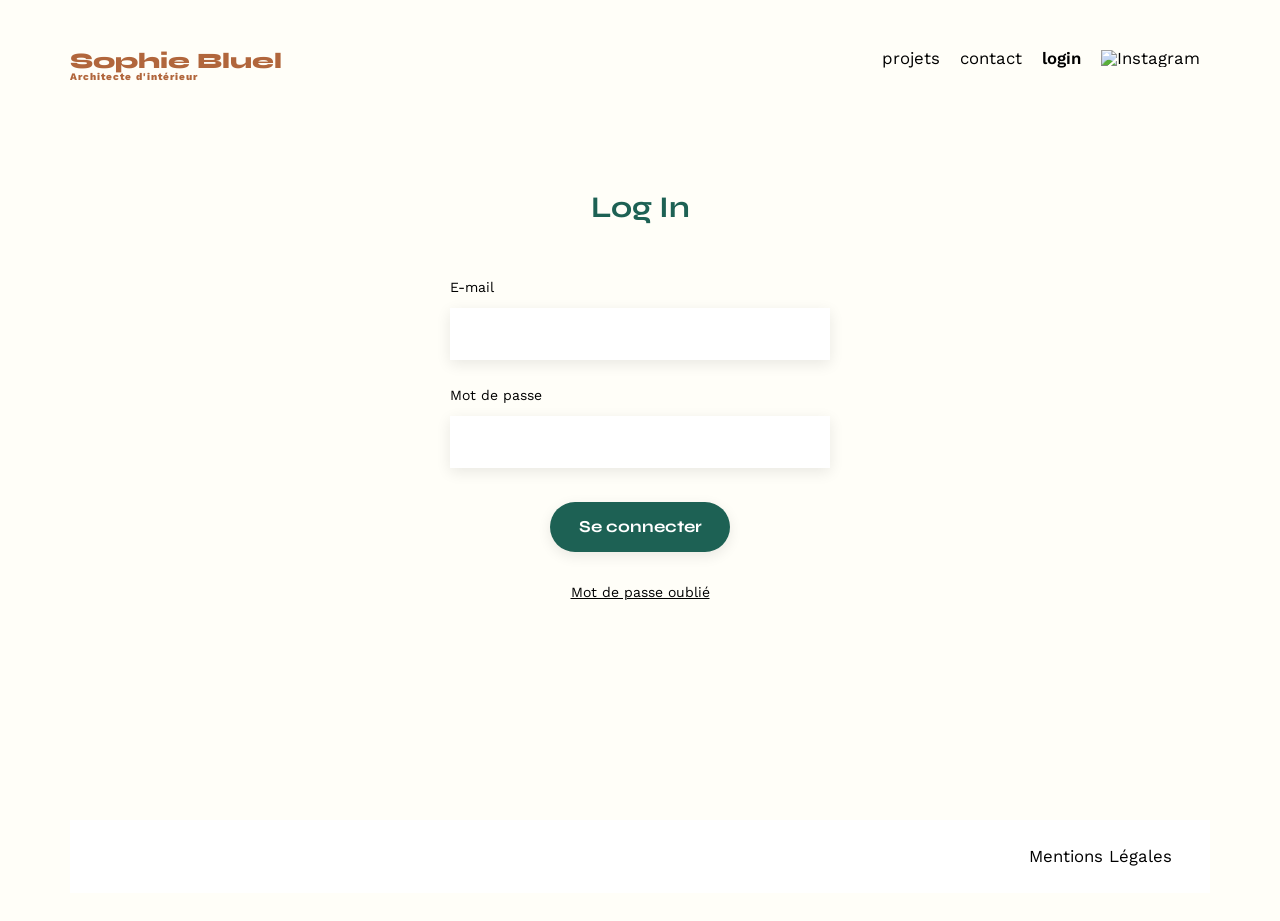
==== FrontEnd/login.html @ 4cd6d03f "intégration de la page Login est mise en page" ====
<!DOCTYPE html>
<html lang="fr">

<head>
    <meta charset="UTF-8">
    <title>Sophie Bluel - Architecte d'intérieur</title>
    <meta name="viewport" content="width=device-width, initial-scale=1.0">
    <link rel="preconnect" href="https://fonts.googleapis.com">
    <link rel="preconnect" href="https://fonts.gstatic.com" crossorigin>
    <link href="https://fonts.googleapis.com/css2?family=Syne:wght@700;800&family=Work+Sans&display=swap"
        rel="stylesheet">
    <meta name="description" content="">
    <link rel="stylesheet" href="./assets/style.css">
</head>

<body>
    <header>
        <h1>Sophie Bluel <span>Architecte d'intérieur</span></h1>
        <nav>
            <ul>
                <li><a href="index.html" class="lien-nav">projets</a></li>
                <li><a href="#" class="lien-nav">contact</a></li>
                <li class="page-active">login</li>
                <li><img src="./assets/icons/instagram.png" alt="Instagram"></li>
            </ul>
        </nav>
    </header>
    <main>
        <section class="login">
            <h2>Log In</h2>
            <form action="" class="login-form">
                <label for="email">E-mail</label>
                <input type="email" id="email" name="email">

                <label for="password">Mot de passe</label>
                <input type="password" id="password" name="password">

                <button class="btn-form">Se connecter</button>
            </form>
            <p><a href="#">Mot de passe oublié</a></p>
        </section>

    </main>

    <footer>
        <nav>
            <ul>
                <li>Mentions Légales</li>
            </ul>
        </nav>
    </footer>
</body>

</html>
---- FrontEnd/assets/style.css ----
/* http://meyerweb.com/eric/tools/css/reset/
   v2.0 | 20110126
   License: none (public domain)
*/

html,
body,
div,
span,
applet,
object,
iframe,
h1,
h2,
h3,
h4,
h5,
h6,
p,
blockquote,
pre,
a,
abbr,
acronym,
address,
big,
cite,
code,
del,
dfn,
em,
img,
ins,
kbd,
q,
s,
samp,
small,
strike,
strong,
sub,
sup,
tt,
var,
b,
u,
i,
center,
dl,
dt,
dd,
ol,
ul,
li,
fieldset,
form,
label,
legend,
table,
caption,
tbody,
tfoot,
thead,
tr,
th,
td,
article,
aside,
canvas,
details,
embed,
figure,
figcaption,
footer,
header,
hgroup,
menu,
nav,
output,
ruby,
section,
summary,
time,
mark,
audio,
video {
	margin: 0;
	padding: 0;
	border: 0;
	font-size: 100%;
	font: inherit;
	vertical-align: baseline;
}

/* HTML5 display-role reset for older browsers */
article,
aside,
details,
figcaption,
figure,
footer,
header,
hgroup,
menu,
nav,
section {
	display: block;
}

body {
	line-height: 1;
}

ol,
ul {
	list-style: none;
}

blockquote,
q {
	quotes: none;
}

blockquote:before,
blockquote:after,
q:before,
q:after {
	content: '';
	content: none;
}

table {
	border-collapse: collapse;
	border-spacing: 0;
}

/** end reset css**/
body {
	max-width: 1140px;
	margin: auto;
	font-family: 'Work Sans';
	font-size: 14px;
	background-color: #FFFEF8;
}


header {
	display: flex;
	justify-content: space-between;
	margin: 50px 0
}

section {
	margin: 50px 0
}

h1 {
	display: flex;
	flex-direction: column;
	font-family: 'Syne';
	font-size: 22px;
	font-weight: 800;
	color: #B1663C
}

h1>span {
	font-family: 'Work Sans';
	font-size: 10px;
	letter-spacing: 0.1em;
	;
}

h2 {
	font-family: 'Syne';
	font-weight: 700;
	font-size: 30px;
	color: #1D6154
}

nav ul {
	display: flex;
	align-items: center;
	list-style-type: none;

}

nav li {
	padding: 0 10px;
	font-size: 1.2em;
}

.lien-nav {
	text-decoration: none;
	color: #000;
}

.lien-nav:hover {
	color: #B1663C;
}

.page-active {
	color: #000;
	font-weight: 600;

}

#introduction {
	display: flex;
	align-items: center;
}

#introduction figure {
	flex: 1
}

#introduction img {
	display: block;
	margin: auto;
	width: 80%;
}

#introduction article {
	flex: 1
}

#introduction h2 {
	margin-bottom: 1em;
}

#introduction p {
	margin-bottom: 0.5em;
}

#portfolio h2 {
	text-align: center;
	margin-bottom: 1em;
}

.filters {
	display: flex;
	justify-content: center;
	gap: 10px;
	height: 38px;
	margin: 40px;

}

.btn-filter {
	display: block;
	font-family: 'Syne';
	color: #1D6154;
	background-color: white;
	text-align: center;
	font-size: 16px;
	border: 1px solid #1D6154;
	border-radius: 60px;
	padding: 0 10px;
}

.active-filter {
	color: white;
	background-color: #1D6154;
}

.filters button:hover {
	color: white;
	background-color: #1D6154;
}

.gallery {
	width: 100%;
	display: grid;
	grid-template-columns: 1fr 1fr 1fr;
	grid-column-gap: 20px;
	grid-row-gap: 20px;
}

.gallery img {
	width: 100%;

}

#contact {
	width: 50%;
	margin: auto;
}

.login {
	width: 380px;
	height: 600px;
	padding-top: 60px;
	margin: auto;
}

#contact>*,
.login>* {
	text-align: center;

}

#contact h2,
.login h2 {
	margin-bottom: 20px;
}

#contact form,
.login-form {
	text-align: left;
	margin-top: 30px;
	display: flex;
	flex-direction: column;
}

#contact input,
.login-form input,
.btn-form {
	height: 50px;
	font-size: 1.2em;
	border: none;
	box-shadow: 0px 4px 14px rgba(0, 0, 0, 0.09);
}

#contact label,
.login-form label {
	margin: 2em 0 1em 0;
}

#contact textarea {
	border: none;
	box-shadow: 0px 4px 14px rgba(0, 0, 0, 0.09);
}

input[type="submit"],
.btn-form {
	font-family: 'Syne';
	font-weight: 700;
	color: white;
	background-color: #1D6154;
	margin: 2em auto;
	width: 180px;
	text-align: center;
	border-radius: 60px;
}

.login a {
	color: #000;
}

footer {

	background-color: #FFFFFF;
}

footer nav ul {
	display: flex;
	justify-content: flex-end;
	padding: 2em 0;
	margin: 2em
}
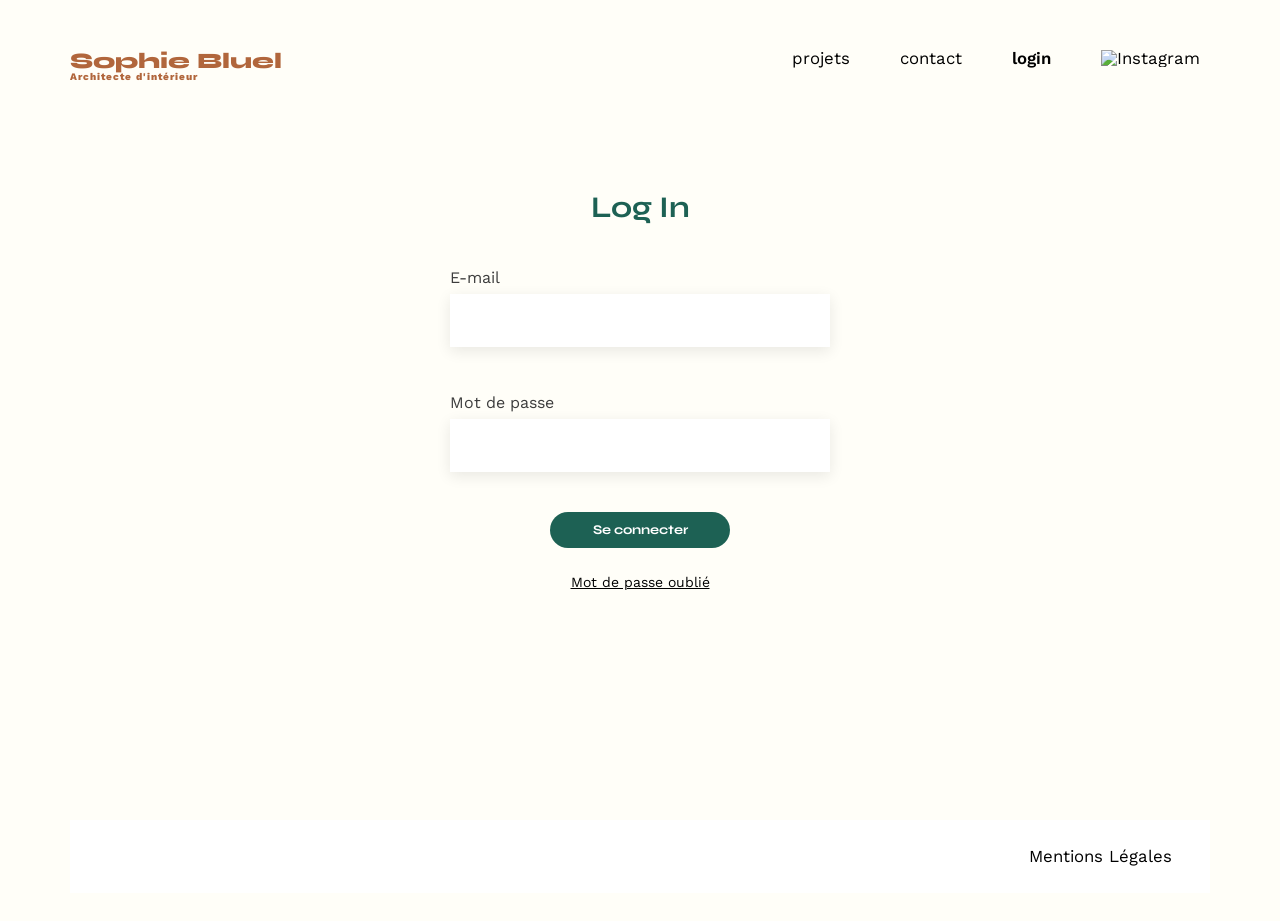
==== commit 7e2eeb59: "Amélioration du css" ====
--- a/FrontEnd/login.html
+++ b/FrontEnd/login.html
@@ -11,6 +11,7 @@
         rel="stylesheet">
     <meta name="description" content="">
     <link rel="stylesheet" href="./assets/style.css">
+    <script type="module" src="login.js" defer></script>
 </head>
 
 <body>
@@ -28,7 +29,7 @@
     <main>
         <section class="login">
             <h2>Log In</h2>
-            <form action="" class="login-form">
+            <form action="" class="form-login" novalidate>
                 <label for="email">E-mail</label>
                 <input type="email" id="email" name="email">
 
--- a/FrontEnd/assets/style.css
+++ b/FrontEnd/assets/style.css
@@ -143,6 +143,9 @@
 	background-color: #FFFEF8;
 }
 
+main {
+	margin: 0 50px;
+}
 
 header {
 	display: flex;
@@ -151,7 +154,7 @@
 }
 
 section {
-	margin: 50px 0
+	margin: 50px 0;
 }
 
 h1 {
@@ -163,6 +166,7 @@
 	color: #B1663C
 }
 
+/* titre */
 h1>span {
 	font-family: 'Work Sans';
 	font-size: 10px;
@@ -174,13 +178,16 @@
 	font-family: 'Syne';
 	font-weight: 700;
 	font-size: 30px;
-	color: #1D6154
-}
-
+	color: #1D6154;
+	text-align: center;
+}
+
+/* nav */
 nav ul {
 	display: flex;
 	align-items: center;
 	list-style-type: none;
+	gap: 30px;
 
 }
 
@@ -189,6 +196,10 @@
 	font-size: 1.2em;
 }
 
+nav img {
+	width: 20px;
+}
+
 .lien-nav {
 	text-decoration: none;
 	color: #000;
@@ -204,6 +215,7 @@
 
 }
 
+/* section intro */
 #introduction {
 	display: flex;
 	align-items: center;
@@ -220,20 +232,36 @@
 }
 
 #introduction article {
-	flex: 1
+	flex: 1;
 }
 
 #introduction h2 {
 	margin-bottom: 1em;
+	text-align: start;
 }
 
 #introduction p {
 	margin-bottom: 0.5em;
-}
-
-#portfolio h2 {
-	text-align: center;
-	margin-bottom: 1em;
+	padding-right: 15%;
+}
+
+/* section projets */
+/******Projets header  */
+.projets-header {
+	position: relative;
+	display: flex;
+	justify-content: center;
+	align-items: center;
+	margin-bottom: 40px;
+	padding-top: 40px;
+}
+
+.projects-edit {
+	position: absolute;
+	left: calc(50% + 120px);
+	align-items: center;
+	gap: 10px;
+	cursor: pointer;
 }
 
 .filters {
@@ -241,7 +269,6 @@
 	justify-content: center;
 	gap: 10px;
 	height: 38px;
-	margin: 40px;
 
 }
 
@@ -257,7 +284,7 @@
 	padding: 0 10px;
 }
 
-.active-filter {
+.js-active-filter {
 	color: white;
 	background-color: #1D6154;
 }
@@ -267,23 +294,319 @@
 	background-color: #1D6154;
 }
 
+/****** Gallery  */
 .gallery {
 	width: 100%;
 	display: grid;
 	grid-template-columns: 1fr 1fr 1fr;
 	grid-column-gap: 20px;
-	grid-row-gap: 20px;
+	grid-row-gap: 40px;
+	padding: 40px;
+	box-sizing: border-box;
+}
+
+.gallery figcaption {
+	margin-top: 5px;
+
 }
 
 .gallery img {
 	width: 100%;
-
-}
-
+	height: 100%;
+	object-fit: cover;
+
+}
+
+/* section Contact */
 #contact {
-	width: 50%;
+	width: 379px;
 	margin: auto;
 }
+
+#contact p {
+	text-align: center;
+	margin-top: 14px;
+}
+
+/* Formulaire */
+
+form {
+	text-align: left;
+	display: flex;
+	flex-direction: column;
+}
+
+form h2 {
+	margin-bottom: 20px;
+}
+
+
+
+form input,
+form select {
+	font-family: Work Sans;
+	color: #444444;
+	height: 51px;
+	font-size: 14px;
+	border: none;
+	box-shadow: 0px 4px 14px rgba(0, 0, 0, 0.09);
+	padding-left: 10px;
+}
+
+form label {
+	color: #3D3D3D;
+	margin: 3em 0 0.5em 0;
+	font-size: medium;
+
+}
+
+form textarea {
+	font-size: 1.2em;
+	padding: 10px;
+	border: none;
+	box-shadow: 0px 4px 14px rgba(0, 0, 0, 0.09);
+}
+
+form button,
+.modal-button {
+	font-family: 'Syne';
+	font-weight: 700;
+	color: white;
+	background-color: #1D6154;
+	margin: 3em auto 1em auto;
+	width: 180px;
+	height: 36px;
+	text-align: center;
+	border-radius: 60px;
+	border: none;
+}
+
+form button:hover {
+	background-color: #0E2F28;
+}
+
+form span {
+	color: red;
+	text-align: center;
+	margin: 10px 0;
+	font-size: 16px;
+}
+
+
+/* footer */
+footer {
+	background-color: #FFFFFF;
+}
+
+footer nav ul {
+	display: flex;
+	justify-content: flex-end;
+	padding: 2em 0;
+	margin: 2em
+}
+
+/*   MODALE    */
+
+.modal {
+	position: fixed;
+	top: 0;
+	left: 0;
+	width: 100%;
+	height: 100%;
+	background-color: rgba(0, 0, 0, 0.3);
+
+	justify-content: center;
+	align-items: center;
+
+	z-index: 1000;
+}
+
+
+.modal-container {
+	width: 630px;
+	min-height: 680px;
+	background-color: white;
+	border-radius: 10px;
+	padding: 20px;
+	text-align: center;
+}
+
+.modal-nav {
+	position: relative;
+}
+
+.modal-nav button {
+	position: absolute;
+	justify-content: center;
+	align-items: center;
+	width: 24px;
+	height: 24px;
+	background-color: white;
+	color: black;
+	border: none;
+	border-radius: 2px;
+	cursor: pointer;
+	font-size: 36px;
+}
+
+.modal-nav-close {
+	display: flex;
+	top: 5px;
+	right: 5px;
+}
+
+.modal-nav-return {
+	top: 5px;
+	left: 5px;
+}
+
+.modal-title {
+	color: #000;
+	font-family: work sans;
+	font-weight: 400;
+	margin-top: 30px;
+	margin-bottom: 40px;
+}
+
+.modal-container section {
+	flex-direction: column;
+	margin: 0 80px;
+
+}
+
+.modal-gallery {
+	display: grid;
+	grid-template-columns: repeat(5, 1fr);
+	gap: 10px;
+	padding-bottom: 50px;
+	border-bottom: 1px solid #B3B3B3;
+}
+
+.modal-gallery figure {
+	position: relative;
+	margin: 10px 0;
+	height: 120px
+}
+
+.modal-gallery img {
+	width: 100%;
+	height: 100%;
+	object-fit: cover;
+
+}
+
+.trash-btn {
+	position: absolute;
+	top: 5px;
+	right: 5px;
+	display: flex;
+	justify-content: center;
+	align-items: center;
+	width: 17px;
+	height: 17px;
+	padding: 0;
+	background-color: black;
+	color: white;
+	border: none;
+	border-radius: 2px;
+	cursor: pointer;
+}
+
+
+.modal-form {
+	display: flex;
+	flex-direction: column;
+
+}
+
+
+.add-photo-container {
+	background-color: #e8f1f6;
+	height: 200px;
+	display: flex;
+	flex-direction: column;
+	justify-content: center;
+	align-items: center;
+	border-radius: 3px;
+}
+
+.photo-upload {
+	display: flex;
+	flex-direction: column;
+	justify-content: center;
+	align-items: center;
+	gap: 10px;
+}
+
+.add-photo-icon {
+	font-size: 70px;
+	color: #b9c5cc;
+}
+
+.add-photo-label {
+	background-color: #cbd6dc;
+	color: #306685;
+	padding: 10px 35px;
+	border-radius: 50px;
+	cursor: pointer;
+	margin: 0;
+}
+
+#photo-input {
+	display: none;
+}
+
+
+.preview-container {
+	position: absolute;
+}
+
+.photo-preview {
+	height: 200px;
+	object-fit: cover;
+}
+
+.delete-photo-btn {
+	position: absolute;
+	top: 5px;
+	right: 5px;
+	border: none;
+	background: #000;
+	color: #FFFFFF;
+	width: 20px;
+	height: 20px;
+	font-size: 20px;
+	text-align: center;
+	cursor: pointer;
+}
+
+.title-and-category-container {
+	display: flex;
+	flex-direction: column;
+	border-bottom: 1px solid #B3B3B3;
+	padding-bottom: 3em;
+}
+
+
+.modal-button {
+	width: 237px;
+}
+
+form button:disabled {
+	background-color: #A7A7A7;
+	color: white;
+	opacity: 0.6;
+	cursor: default;
+}
+
+.modal-message {
+	font-size: 20px;
+	color: #1D6154;
+}
+
+
+
+/* LOGIN */
 
 .login {
 	width: 380px;
@@ -292,68 +615,41 @@
 	margin: auto;
 }
 
-#contact>*,
-.login>* {
-	text-align: center;
-
-}
-
-#contact h2,
-.login h2 {
-	margin-bottom: 20px;
-}
-
-#contact form,
-.login-form {
-	text-align: left;
-	margin-top: 30px;
-	display: flex;
-	flex-direction: column;
-}
-
-#contact input,
-.login-form input,
-.btn-form {
-	height: 50px;
-	font-size: 1.2em;
-	border: none;
-	box-shadow: 0px 4px 14px rgba(0, 0, 0, 0.09);
-}
-
-#contact label,
-.login-form label {
-	margin: 2em 0 1em 0;
-}
-
-#contact textarea {
-	border: none;
-	box-shadow: 0px 4px 14px rgba(0, 0, 0, 0.09);
-}
-
-input[type="submit"],
-.btn-form {
-	font-family: 'Syne';
-	font-weight: 700;
-	color: white;
-	background-color: #1D6154;
-	margin: 2em auto;
-	width: 180px;
-	text-align: center;
-	border-radius: 60px;
+.login p {
+	text-align: center;
+	margin: 1em;
 }
 
 .login a {
 	color: #000;
 }
 
-footer {
-
-	background-color: #FFFFFF;
-}
-
-footer nav ul {
-	display: flex;
-	justify-content: flex-end;
-	padding: 2em 0;
-	margin: 2em
+/* Affichage connecté */
+
+.edit-mode-banner {
+	background-color: #000;
+	color: white;
+	height: 59px;
+	display: flex;
+	justify-content: center;
+	align-items: center;
+}
+
+/* Utiliser en JS */
+.js-modal,
+.js-edit-mode,
+.js-form-modal,
+.js-gallery-modal,
+.js-add-photo,
+.js-preview-container {
+	display: none;
+}
+
+.js-modal.open,
+.js-edit-mode.open,
+.js-form-modal.open,
+.js-gallery-modal.open,
+.js-add-photo.open,
+.js-preview-container.open {
+	display: flex;
 }
